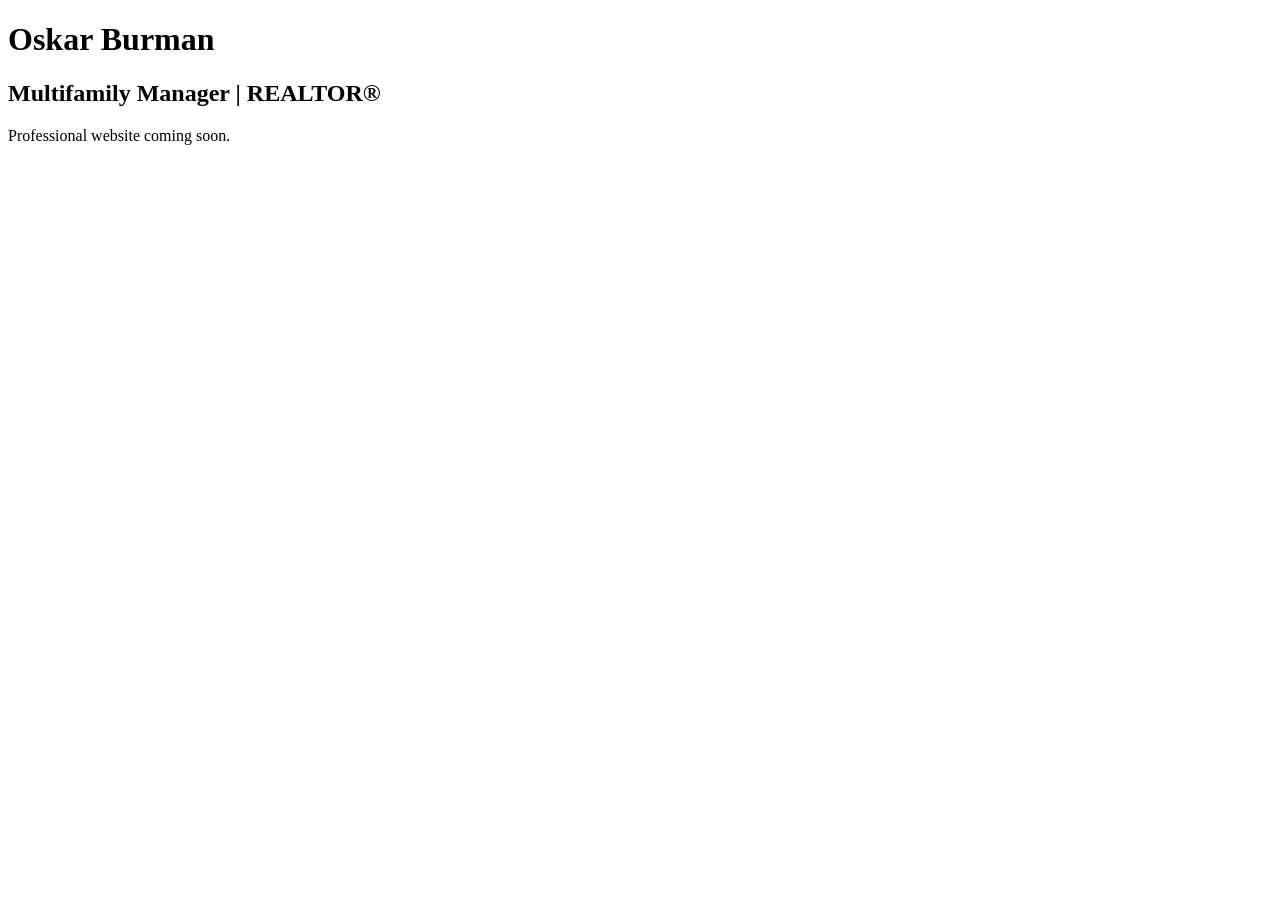
==== index.html @ 2a9298e6 "Create homepage" ====
<!DOCTYPE html>
<html lang="en">
<head>
  <meta charset="UTF-8">
  <meta name="viewport" content="width=device-width, initial-scale=1.0">
  <title>Oskar Burman | Multifamily Manager & REALTOR®</title>
</head>

<body>
  <h1>Oskar Burman</h1>
  <h2>Multifamily Manager | REALTOR®</h2>

  <p>
    Professional website coming soon.
  </p>
</body>
</html>
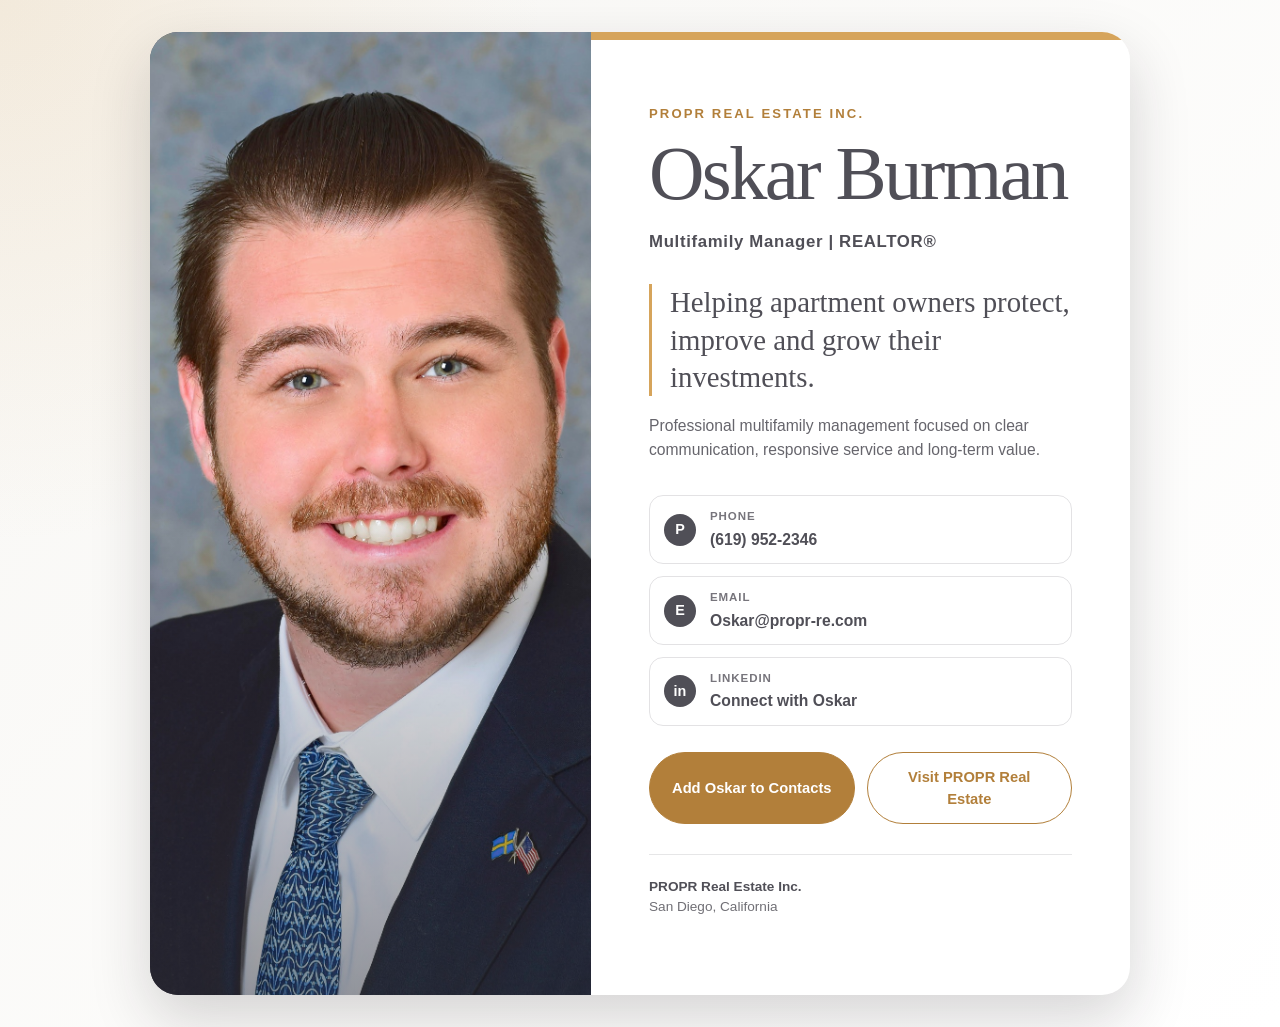
==== commit b9cbcd52: "Create contact landing page" ====
--- a/index.html
+++ b/index.html
@@ -1,17 +1,378 @@
 <!DOCTYPE html>
 <html lang="en">
 <head>
-  <meta charset="UTF-8">
-  <meta name="viewport" content="width=device-width, initial-scale=1.0">
+  <meta charset="UTF-8" />
+  <meta name="viewport" content="width=device-width, initial-scale=1.0" />
+  <meta name="description" content="Contact Oskar Burman, Multifamily Manager and REALTOR® with PROPR Real Estate Inc." />
+  <meta name="theme-color" content="#504f57" />
   <title>Oskar Burman | Multifamily Manager & REALTOR®</title>
+
+  <style>
+    :root {
+      --cool-grey: #504f57;
+      --bronze: #b27f3a;
+      --gold: #d6a45b;
+      --white: #ffffff;
+      --soft-white: #f8f7f4;
+      --text: #2f2e33;
+      --shadow: 0 24px 60px rgba(31, 30, 35, 0.18);
+    }
+
+    * {
+      box-sizing: border-box;
+    }
+
+    html {
+      scroll-behavior: smooth;
+    }
+
+    body {
+      margin: 0;
+      min-height: 100vh;
+      color: var(--text);
+      background:
+        radial-gradient(circle at top left, rgba(214, 164, 91, 0.16), transparent 34rem),
+        linear-gradient(135deg, var(--soft-white), var(--white));
+      font-family: Arial, Helvetica, sans-serif;
+      line-height: 1.5;
+    }
+
+    a {
+      color: inherit;
+    }
+
+    .page-shell {
+      min-height: 100vh;
+      display: grid;
+      place-items: center;
+      padding: 32px 18px;
+    }
+
+    .contact-card {
+      width: min(100%, 980px);
+      display: grid;
+      grid-template-columns: minmax(280px, 0.9fr) minmax(320px, 1.1fr);
+      overflow: hidden;
+      border-radius: 28px;
+      background: var(--white);
+      box-shadow: var(--shadow);
+      animation: rise 700ms ease-out both;
+    }
+
+    .photo-panel {
+      position: relative;
+      min-height: 620px;
+      background: var(--cool-grey);
+    }
+
+    .photo-panel::after {
+      content: "";
+      position: absolute;
+      inset: 0;
+      background: linear-gradient(to top, rgba(42, 41, 47, 0.48), transparent 52%);
+      pointer-events: none;
+    }
+
+    .headshot {
+      width: 100%;
+      height: 100%;
+      display: block;
+      object-fit: cover;
+      object-position: center 20%;
+    }
+
+    .details-panel {
+      display: flex;
+      flex-direction: column;
+      justify-content: center;
+      padding: 64px 58px;
+      border-top: 8px solid var(--gold);
+    }
+
+    .eyebrow {
+      margin: 0 0 12px;
+      color: var(--bronze);
+      font-size: 0.82rem;
+      font-weight: 700;
+      letter-spacing: 0.16em;
+      text-transform: uppercase;
+    }
+
+    h1 {
+      margin: 0;
+      color: var(--cool-grey);
+      font-family: Georgia, "Times New Roman", serif;
+      font-size: clamp(2.75rem, 7vw, 4.8rem);
+      font-weight: 500;
+      line-height: 0.98;
+      letter-spacing: -0.035em;
+    }
+
+    .title {
+      margin: 18px 0 0;
+      color: var(--cool-grey);
+      font-size: 1.05rem;
+      font-weight: 700;
+      letter-spacing: 0.04em;
+    }
+
+    .tagline {
+      margin: 30px 0 0;
+      padding-left: 18px;
+      border-left: 3px solid var(--gold);
+      color: var(--cool-grey);
+      font-family: Georgia, "Times New Roman", serif;
+      font-size: clamp(1.35rem, 2.5vw, 1.8rem);
+      line-height: 1.3;
+    }
+
+    .subtext {
+      margin: 18px 0 0;
+      max-width: 34rem;
+      color: #66656c;
+      font-size: 0.98rem;
+    }
+
+    .contact-list {
+      display: grid;
+      gap: 12px;
+      margin: 34px 0 0;
+    }
+
+    .contact-link {
+      display: flex;
+      align-items: center;
+      gap: 14px;
+      min-height: 52px;
+      padding: 12px 14px;
+      border: 1px solid rgba(80, 79, 87, 0.16);
+      border-radius: 14px;
+      color: var(--cool-grey);
+      text-decoration: none;
+      transition: transform 160ms ease, border-color 160ms ease, background 160ms ease;
+    }
+
+    .contact-link:hover,
+    .contact-link:focus-visible {
+      transform: translateY(-2px);
+      border-color: var(--gold);
+      background: rgba(214, 164, 91, 0.08);
+      outline: none;
+    }
+
+    .icon {
+      display: grid;
+      width: 32px;
+      height: 32px;
+      place-items: center;
+      flex: 0 0 32px;
+      border-radius: 50%;
+      background: var(--cool-grey);
+      color: var(--white);
+      font-size: 0.9rem;
+      font-weight: 700;
+    }
+
+    .link-label {
+      display: block;
+      color: #77757c;
+      font-size: 0.72rem;
+      font-weight: 700;
+      letter-spacing: 0.08em;
+      text-transform: uppercase;
+    }
+
+    .link-value {
+      display: block;
+      margin-top: 2px;
+      font-size: 0.98rem;
+      font-weight: 700;
+      overflow-wrap: anywhere;
+    }
+
+    .actions {
+      display: grid;
+      grid-template-columns: 1fr 1fr;
+      gap: 12px;
+      margin-top: 26px;
+    }
+
+    .button {
+      display: inline-flex;
+      align-items: center;
+      justify-content: center;
+      min-height: 52px;
+      padding: 13px 18px;
+      border: 1px solid var(--bronze);
+      border-radius: 999px;
+      font-size: 0.92rem;
+      font-weight: 700;
+      text-align: center;
+      text-decoration: none;
+      transition: transform 160ms ease, background 160ms ease, color 160ms ease;
+    }
+
+    .button:hover,
+    .button:focus-visible {
+      transform: translateY(-2px);
+      outline: none;
+    }
+
+    .button-primary {
+      background: var(--bronze);
+      color: var(--white);
+    }
+
+    .button-primary:hover,
+    .button-primary:focus-visible {
+      background: var(--gold);
+    }
+
+    .button-secondary {
+      color: var(--bronze);
+      background: transparent;
+    }
+
+    .button-secondary:hover,
+    .button-secondary:focus-visible {
+      background: rgba(178, 127, 58, 0.08);
+    }
+
+    .brokerage {
+      margin-top: 30px;
+      padding-top: 22px;
+      border-top: 1px solid rgba(80, 79, 87, 0.14);
+      color: #706f75;
+      font-size: 0.85rem;
+    }
+
+    .brokerage strong {
+      color: var(--cool-grey);
+    }
+
+    @keyframes rise {
+      from {
+        opacity: 0;
+        transform: translateY(18px);
+      }
+      to {
+        opacity: 1;
+        transform: translateY(0);
+      }
+    }
+
+    @media (max-width: 780px) {
+      .page-shell {
+        padding: 0;
+      }
+
+      .contact-card {
+        min-height: 100vh;
+        grid-template-columns: 1fr;
+        border-radius: 0;
+      }
+
+      .photo-panel {
+        min-height: 48vh;
+        max-height: 560px;
+      }
+
+      .details-panel {
+        padding: 42px 24px 46px;
+        border-top-width: 6px;
+      }
+
+      .actions {
+        grid-template-columns: 1fr;
+      }
+    }
+
+    @media (prefers-reduced-motion: reduce) {
+      * {
+        scroll-behavior: auto !important;
+        animation: none !important;
+        transition: none !important;
+      }
+    }
+  </style>
 </head>
 
 <body>
-  <h1>Oskar Burman</h1>
-  <h2>Multifamily Manager | REALTOR®</h2>
-
-  <p>
-    Professional website coming soon.
-  </p>
+  <main class="page-shell">
+    <section class="contact-card" aria-label="Oskar Burman contact information">
+      <div class="photo-panel">
+        <img
+          class="headshot"
+          src="oskar-burman-headshot.jpg"
+          alt="Professional headshot of Oskar Burman"
+        />
+      </div>
+
+      <div class="details-panel">
+        <p class="eyebrow">PROPR Real Estate Inc.</p>
+        <h1>Oskar Burman</h1>
+        <p class="title">Multifamily Manager | REALTOR®</p>
+
+        <p class="tagline">
+          Helping apartment owners protect, improve and grow their investments.
+        </p>
+
+        <p class="subtext">
+          Professional multifamily management focused on clear communication,
+          responsive service and long-term value.
+        </p>
+
+        <div class="contact-list">
+          <a class="contact-link" href="tel:+16199522346">
+            <span class="icon" aria-hidden="true">P</span>
+            <span>
+              <span class="link-label">Phone</span>
+              <span class="link-value">(619) 952-2346</span>
+            </span>
+          </a>
+
+          <a class="contact-link" href="mailto:Oskar@propr-re.com">
+            <span class="icon" aria-hidden="true">E</span>
+            <span>
+              <span class="link-label">Email</span>
+              <span class="link-value">Oskar@propr-re.com</span>
+            </span>
+          </a>
+
+          <a
+            class="contact-link"
+            href="https://www.linkedin.com/in/oskar-burman-624335138/"
+            target="_blank"
+            rel="noopener noreferrer"
+          >
+            <span class="icon" aria-hidden="true">in</span>
+            <span>
+              <span class="link-label">LinkedIn</span>
+              <span class="link-value">Connect with Oskar</span>
+            </span>
+          </a>
+        </div>
+
+        <div class="actions">
+          <a class="button button-primary" href="oskar-burman.vcf" download>
+            Add Oskar to Contacts
+          </a>
+          <a
+            class="button button-secondary"
+            href="https://propr-re.com/"
+            target="_blank"
+            rel="noopener noreferrer"
+          >
+            Visit PROPR Real Estate
+          </a>
+        </div>
+
+        <p class="brokerage">
+          <strong>PROPR Real Estate Inc.</strong><br />
+          San Diego, California
+        </p>
+      </div>
+    </section>
+  </main>
 </body>
 </html>
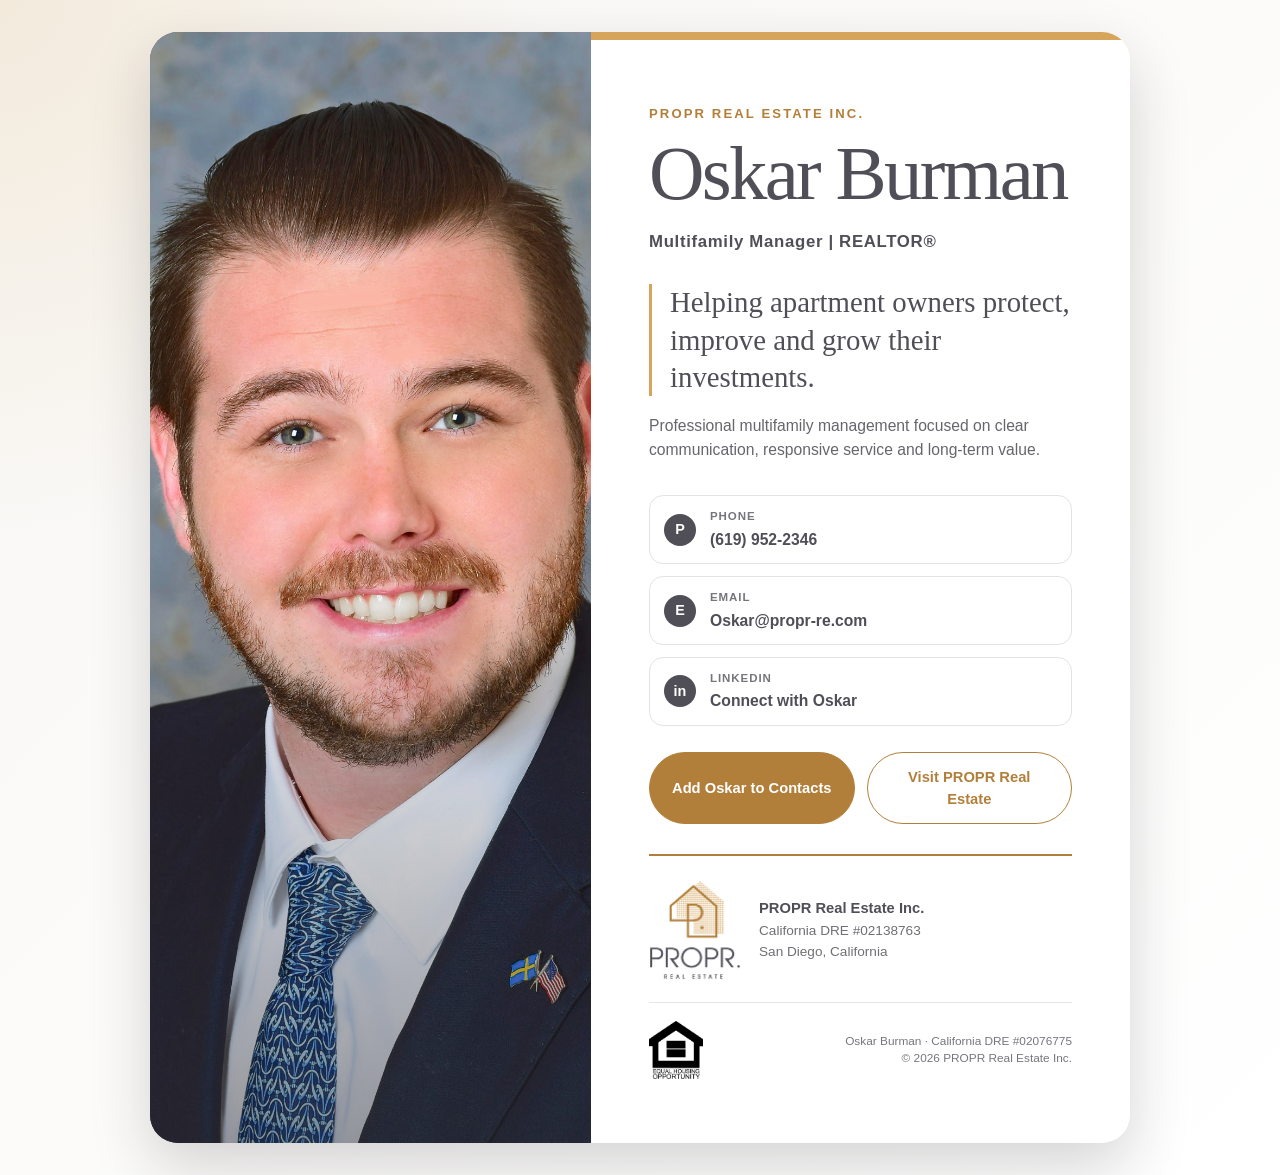
==== commit 7ae41ee0: "Update index.html" ====
--- a/index.html
+++ b/index.html
@@ -238,16 +238,57 @@
       background: rgba(178, 127, 58, 0.08);
     }
 
-    .brokerage {
+    .brokerage-card {
+      display: grid;
+      grid-template-columns: 92px 1fr;
+      gap: 18px;
+      align-items: center;
       margin-top: 30px;
-      padding-top: 22px;
-      border-top: 1px solid rgba(80, 79, 87, 0.14);
+      padding-top: 24px;
+      border-top: 2px solid var(--bronze);
+    }
+
+    .brokerage-logo {
+      width: 92px;
+      height: auto;
+      display: block;
+    }
+
+    .brokerage-copy {
+      margin: 0;
       color: #706f75;
       font-size: 0.85rem;
-    }
-
-    .brokerage strong {
+      line-height: 1.55;
+    }
+
+    .brokerage-copy strong {
       color: var(--cool-grey);
+      font-size: 0.92rem;
+    }
+
+    .compliance-footer {
+      display: flex;
+      align-items: center;
+      justify-content: space-between;
+      gap: 18px;
+      margin-top: 22px;
+      padding-top: 18px;
+      border-top: 1px solid rgba(80, 79, 87, 0.14);
+      color: #77757c;
+      font-size: 0.74rem;
+      line-height: 1.45;
+    }
+
+    .equal-housing-logo {
+      width: 54px;
+      height: auto;
+      flex: 0 0 auto;
+      display: block;
+    }
+
+    .compliance-copy {
+      margin: 0;
+      text-align: right;
     }
 
     @keyframes rise {
@@ -284,6 +325,18 @@
 
       .actions {
         grid-template-columns: 1fr;
+      }
+
+      .brokerage-card {
+        grid-template-columns: 78px 1fr;
+      }
+
+      .brokerage-logo {
+        width: 78px;
+      }
+
+      .compliance-footer {
+        align-items: flex-end;
       }
     }
 
@@ -367,10 +420,38 @@
           </a>
         </div>
 
-        <p class="brokerage">
-          <strong>PROPR Real Estate Inc.</strong><br />
-          San Diego, California
-        </p>
+        <div class="brokerage-card" aria-label="Brokerage information">
+          <a
+            href="https://propr-re.com/"
+            target="_blank"
+            rel="noopener noreferrer"
+            aria-label="Visit PROPR Real Estate Inc."
+          >
+            <img
+              class="brokerage-logo"
+              src="propr-logo.png"
+              alt="PROPR Real Estate Inc. logo"
+            />
+          </a>
+
+          <p class="brokerage-copy">
+            <strong>PROPR Real Estate Inc.</strong><br />
+            California DRE #02138763<br />
+            San Diego, California
+          </p>
+        </div>
+
+        <footer class="compliance-footer">
+          <img
+            class="equal-housing-logo"
+            src="equal-housing-logo.png"
+            alt="Equal Housing Opportunity"
+          />
+          <p class="compliance-copy">
+            Oskar Burman · California DRE #02076775<br />
+            © 2026 PROPR Real Estate Inc.
+          </p>
+        </footer>
       </div>
     </section>
   </main>
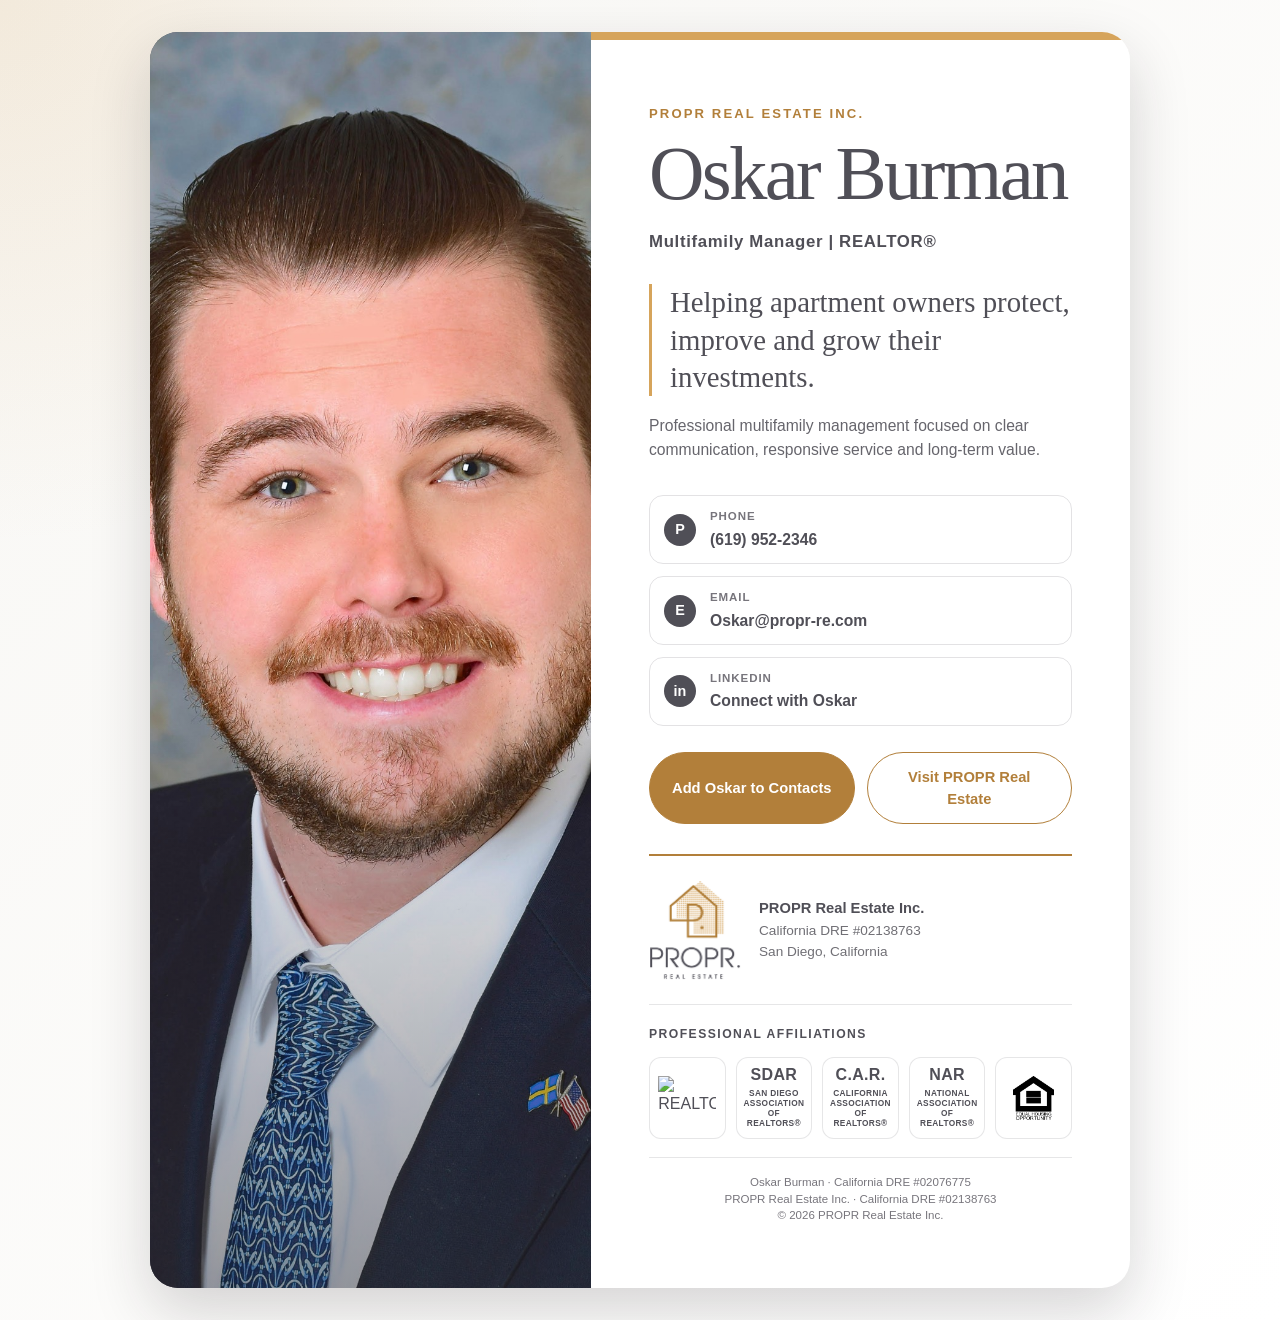
==== commit ab22b7c1: "Implement affiliations section with styling Added styles and markup for affiliations section includi" ====
--- a/index.html
+++ b/index.html
@@ -266,29 +266,92 @@
       font-size: 0.92rem;
     }
 
+    .affiliations {
+      margin-top: 24px;
+      padding-top: 20px;
+      border-top: 1px solid rgba(80, 79, 87, 0.14);
+    }
+
+    .affiliations-title {
+      margin: 0 0 14px;
+      color: var(--cool-grey);
+      font-size: 0.76rem;
+      font-weight: 700;
+      letter-spacing: 0.12em;
+      text-transform: uppercase;
+    }
+
+    .affiliations-grid {
+      display: grid;
+      grid-template-columns: repeat(5, minmax(0, 1fr));
+      gap: 10px;
+      align-items: stretch;
+    }
+
+    .affiliation-item {
+      min-height: 76px;
+      display: flex;
+      flex-direction: column;
+      align-items: center;
+      justify-content: center;
+      gap: 6px;
+      padding: 9px 6px;
+      border: 1px solid rgba(80, 79, 87, 0.14);
+      border-radius: 12px;
+      background: #fff;
+      color: var(--cool-grey);
+      text-align: center;
+      transition: transform 160ms ease, border-color 160ms ease, color 160ms ease;
+    }
+
+    .affiliation-item:hover {
+      transform: translateY(-2px);
+      border-color: var(--gold);
+      color: var(--bronze);
+    }
+
+    .affiliation-logo {
+      display: block;
+      max-width: 58px;
+      max-height: 44px;
+      width: auto;
+      height: auto;
+      object-fit: contain;
+    }
+
+    .affiliation-mark {
+      font-family: Arial, Helvetica, sans-serif;
+      font-size: 1rem;
+      font-weight: 800;
+      letter-spacing: 0.02em;
+      line-height: 1;
+    }
+
+    .affiliation-name {
+      font-size: 0.52rem;
+      font-weight: 700;
+      letter-spacing: 0.04em;
+      line-height: 1.2;
+      text-transform: uppercase;
+    }
+
+    .equal-housing-logo {
+      max-width: 54px;
+      max-height: 44px;
+    }
+
     .compliance-footer {
-      display: flex;
-      align-items: center;
-      justify-content: space-between;
-      gap: 18px;
-      margin-top: 22px;
-      padding-top: 18px;
+      margin-top: 18px;
+      padding-top: 16px;
       border-top: 1px solid rgba(80, 79, 87, 0.14);
       color: #77757c;
-      font-size: 0.74rem;
+      font-size: 0.72rem;
       line-height: 1.45;
-    }
-
-    .equal-housing-logo {
-      width: 54px;
-      height: auto;
-      flex: 0 0 auto;
-      display: block;
+      text-align: center;
     }
 
     .compliance-copy {
       margin: 0;
-      text-align: right;
     }
 
     @keyframes rise {
@@ -335,8 +398,8 @@
         width: 78px;
       }
 
-      .compliance-footer {
-        align-items: flex-end;
+      .affiliations-grid {
+        grid-template-columns: repeat(3, minmax(0, 1fr));
       }
     }
 
@@ -441,14 +504,49 @@
           </p>
         </div>
 
+        <section class="affiliations" aria-labelledby="affiliations-heading">
+          <h2 class="affiliations-title" id="affiliations-heading">
+            Professional Affiliations
+          </h2>
+
+          <div class="affiliations-grid">
+            <div class="affiliation-item" aria-label="REALTOR member">
+              <img
+                class="affiliation-logo"
+                src="realtor-logo.png"
+                alt="REALTOR logo"
+              />
+            </div>
+
+            <div class="affiliation-item" aria-label="San Diego Association of REALTORS">
+              <span class="affiliation-mark">SDAR</span>
+              <span class="affiliation-name">San Diego Association<br />of REALTORS®</span>
+            </div>
+
+            <div class="affiliation-item" aria-label="California Association of REALTORS">
+              <span class="affiliation-mark">C.A.R.</span>
+              <span class="affiliation-name">California Association<br />of REALTORS®</span>
+            </div>
+
+            <div class="affiliation-item" aria-label="National Association of REALTORS">
+              <span class="affiliation-mark">NAR</span>
+              <span class="affiliation-name">National Association<br />of REALTORS®</span>
+            </div>
+
+            <div class="affiliation-item" aria-label="Equal Housing Opportunity">
+              <img
+                class="affiliation-logo equal-housing-logo"
+                src="equal-housing-logo.png"
+                alt="Equal Housing Opportunity logo"
+              />
+            </div>
+          </div>
+        </section>
+
         <footer class="compliance-footer">
-          <img
-            class="equal-housing-logo"
-            src="equal-housing-logo.png"
-            alt="Equal Housing Opportunity"
-          />
           <p class="compliance-copy">
             Oskar Burman · California DRE #02076775<br />
+            PROPR Real Estate Inc. · California DRE #02138763<br />
             © 2026 PROPR Real Estate Inc.
           </p>
         </footer>
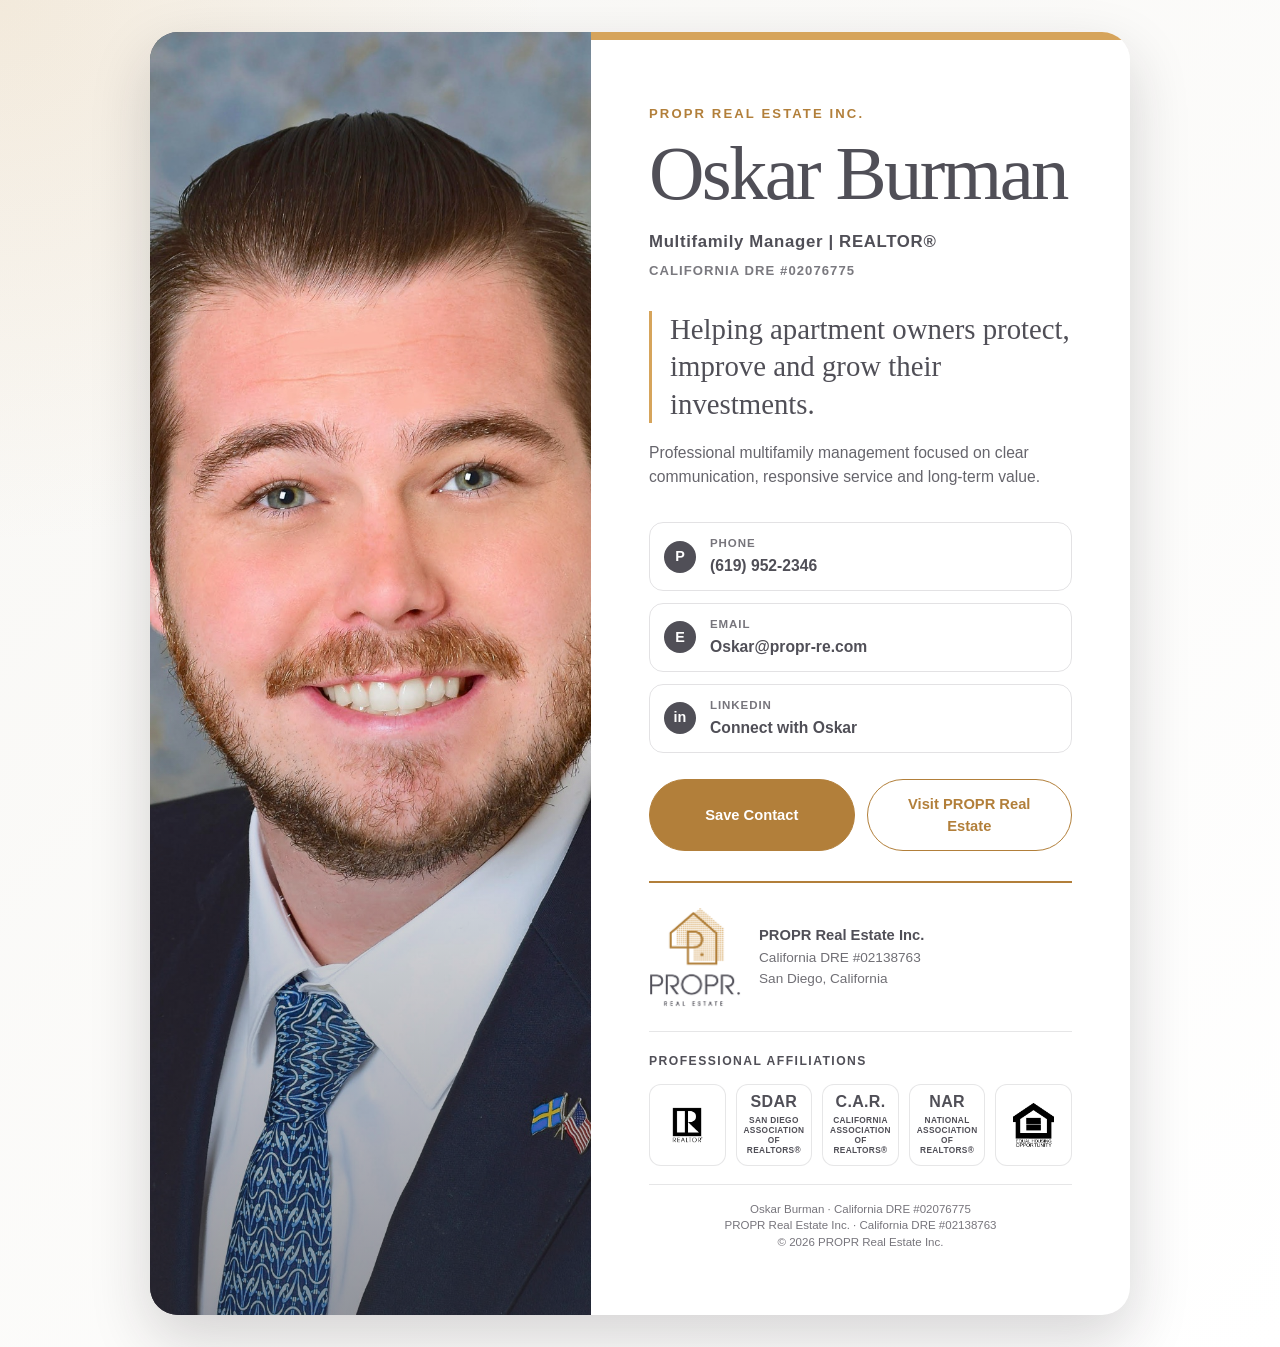
==== commit 4ed0a6af: "Update index.html" ====
--- a/index.html
+++ b/index.html
@@ -114,6 +114,15 @@
       font-size: 1.05rem;
       font-weight: 700;
       letter-spacing: 0.04em;
+    }
+
+    .license-number {
+      margin: 7px 0 0;
+      color: rgba(80, 79, 87, 0.76);
+      font-size: 0.82rem;
+      font-weight: 700;
+      letter-spacing: 0.08em;
+      text-transform: uppercase;
     }
 
     .tagline {
@@ -354,6 +363,10 @@
       margin: 0;
     }
 
+    .mobile-action-bar {
+      display: none;
+    }
+
     @keyframes rise {
       from {
         opacity: 0;
@@ -382,7 +395,7 @@
       }
 
       .details-panel {
-        padding: 42px 24px 46px;
+        padding: 42px 24px 116px;
         border-top-width: 6px;
       }
 
@@ -400,6 +413,48 @@
 
       .affiliations-grid {
         grid-template-columns: repeat(3, minmax(0, 1fr));
+      }
+
+      .mobile-action-bar {
+        position: fixed;
+        z-index: 1000;
+        left: 12px;
+        right: 12px;
+        bottom: max(12px, env(safe-area-inset-bottom));
+        display: grid;
+        grid-template-columns: 1fr 1fr;
+        gap: 10px;
+        padding: 10px;
+        border: 1px solid rgba(80, 79, 87, 0.14);
+        border-radius: 18px;
+        background: rgba(255, 255, 255, 0.94);
+        box-shadow: 0 12px 34px rgba(31, 30, 35, 0.22);
+        backdrop-filter: blur(14px);
+        -webkit-backdrop-filter: blur(14px);
+      }
+
+      .mobile-action {
+        min-height: 48px;
+        display: inline-flex;
+        align-items: center;
+        justify-content: center;
+        gap: 8px;
+        padding: 11px 14px;
+        border: 1px solid var(--bronze);
+        border-radius: 999px;
+        font-size: 0.9rem;
+        font-weight: 700;
+        text-decoration: none;
+      }
+
+      .mobile-action-call {
+        color: var(--bronze);
+        background: var(--white);
+      }
+
+      .mobile-action-save {
+        color: var(--white);
+        background: var(--bronze);
       }
     }
 
@@ -428,6 +483,7 @@
         <p class="eyebrow">PROPR Real Estate Inc.</p>
         <h1>Oskar Burman</h1>
         <p class="title">Multifamily Manager | REALTOR®</p>
+        <p class="license-number">California DRE #02076775</p>
 
         <p class="tagline">
           Helping apartment owners protect, improve and grow their investments.
@@ -471,7 +527,7 @@
 
         <div class="actions">
           <a class="button button-primary" href="oskar-burman.vcf" download>
-            Add Oskar to Contacts
+            Save Contact
           </a>
           <a
             class="button button-secondary"
@@ -553,5 +609,16 @@
       </div>
     </section>
   </main>
+
+  <nav class="mobile-action-bar" aria-label="Quick contact actions">
+    <a class="mobile-action mobile-action-call" href="tel:+16199522346">
+      <span aria-hidden="true">☎</span>
+      Call Oskar
+    </a>
+    <a class="mobile-action mobile-action-save" href="oskar-burman.vcf" download>
+      <span aria-hidden="true">＋</span>
+      Save Contact
+    </a>
+  </nav>
 </body>
 </html>
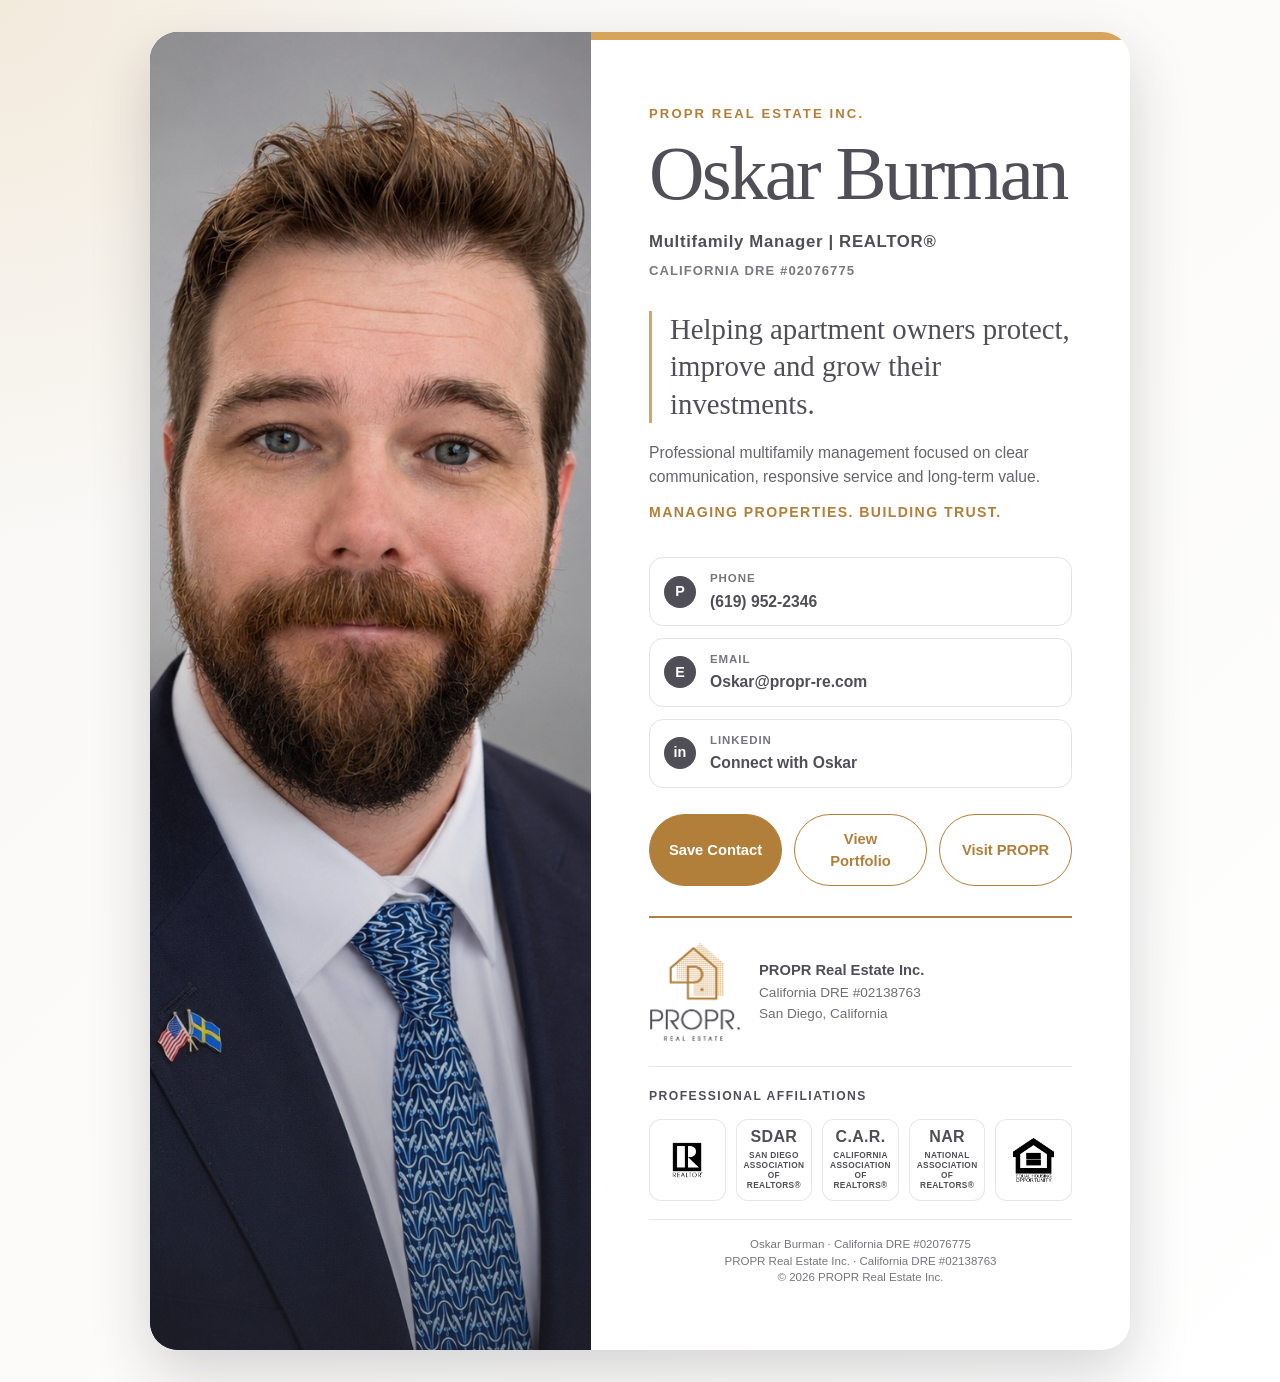
==== commit 8bb6afd5: "Enhance index.html with trust line and button updates Added a trust line paragraph and updated butto" ====
--- a/index.html
+++ b/index.html
@@ -140,6 +140,15 @@
       max-width: 34rem;
       color: #66656c;
       font-size: 0.98rem;
+    }
+
+    .trust-line {
+      margin: 14px 0 0;
+      color: var(--bronze);
+      font-size: 0.88rem;
+      font-weight: 800;
+      letter-spacing: 0.1em;
+      text-transform: uppercase;
     }
 
     .contact-list {
@@ -201,7 +210,7 @@
 
     .actions {
       display: grid;
-      grid-template-columns: 1fr 1fr;
+      grid-template-columns: repeat(3, 1fr);
       gap: 12px;
       margin-top: 26px;
     }
@@ -494,6 +503,8 @@
           responsive service and long-term value.
         </p>
 
+        <p class="trust-line">Managing Properties. Building Trust.</p>
+
         <div class="contact-list">
           <a class="contact-link" href="tel:+16199522346">
             <span class="icon" aria-hidden="true">P</span>
@@ -529,13 +540,16 @@
           <a class="button button-primary" href="oskar-burman.vcf" download>
             Save Contact
           </a>
+          <a class="button button-secondary" href="portfolio.html">
+            View Portfolio
+          </a>
           <a
             class="button button-secondary"
             href="https://propr-re.com/"
             target="_blank"
             rel="noopener noreferrer"
           >
-            Visit PROPR Real Estate
+            Visit PROPR
           </a>
         </div>
 
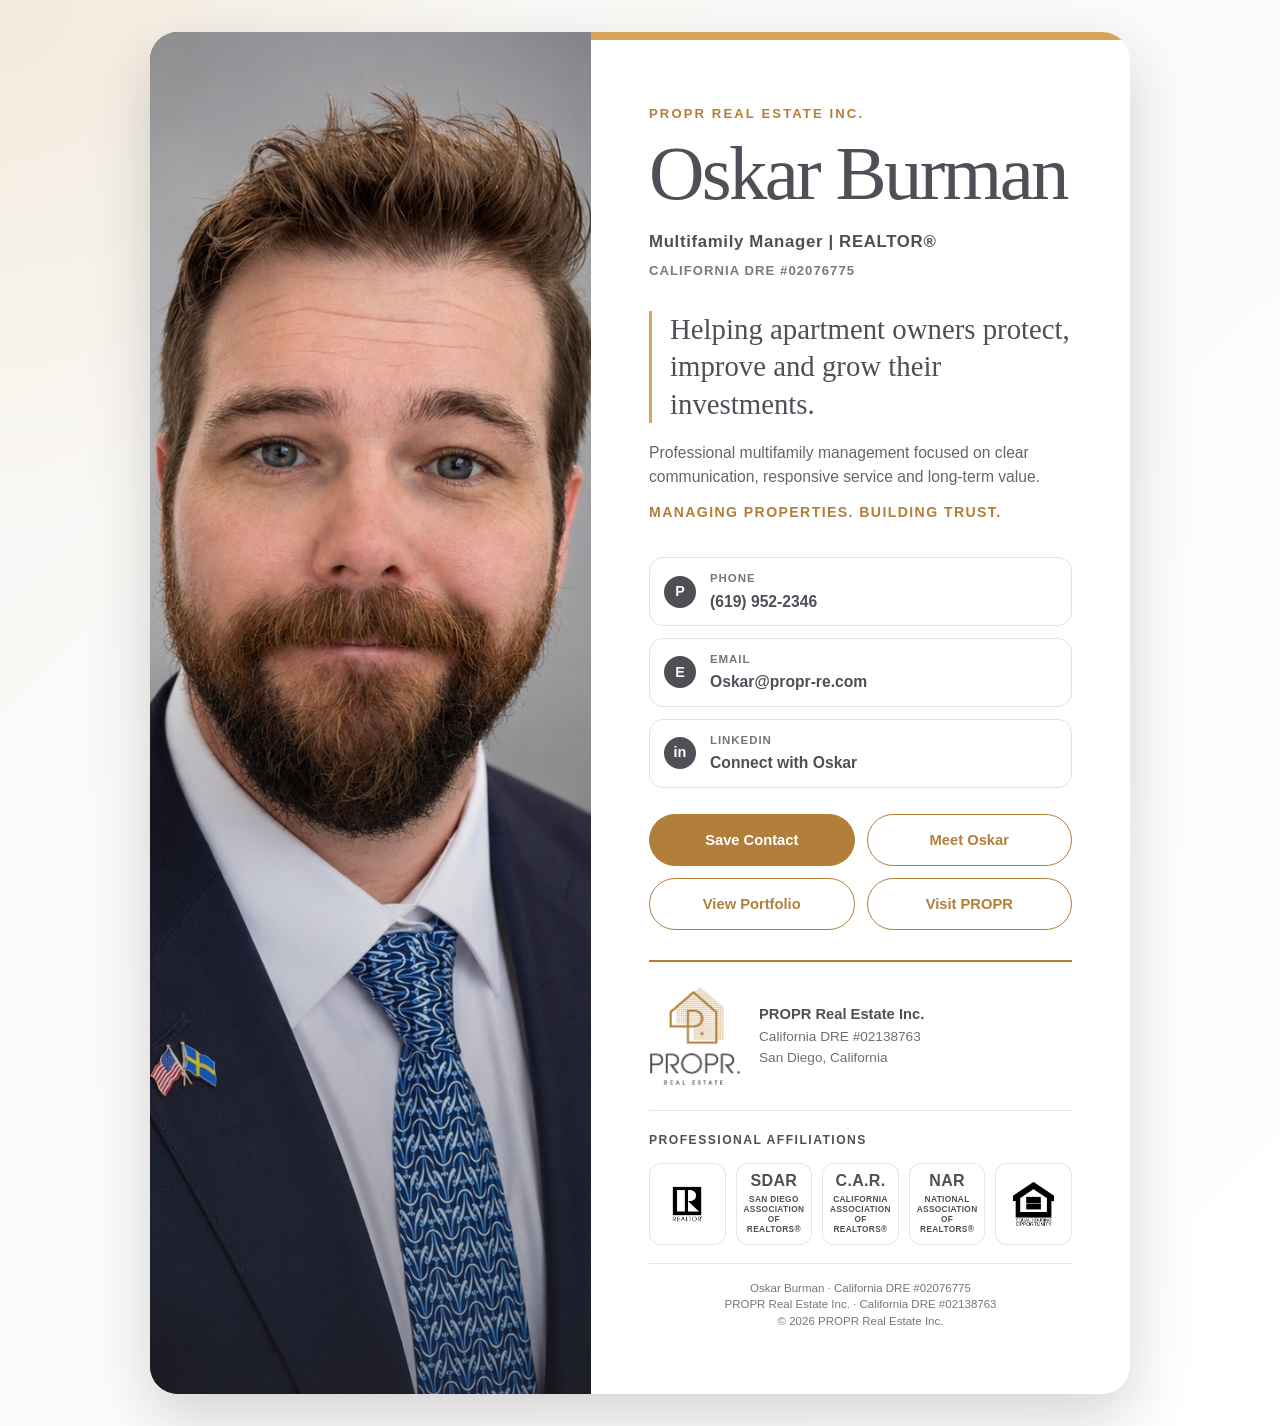
==== commit 0b0df221: "Change grid layout to two columns in actions section" ====
--- a/index.html
+++ b/index.html
@@ -210,7 +210,7 @@
 
     .actions {
       display: grid;
-      grid-template-columns: repeat(3, 1fr);
+      grid-template-columns: repeat(2, 1fr);
       gap: 12px;
       margin-top: 26px;
     }
@@ -540,6 +540,9 @@
           <a class="button button-primary" href="oskar-burman.vcf" download>
             Save Contact
           </a>
+          <a class="button button-secondary" href="meet-oskar.html">
+            Meet Oskar
+          </a>
           <a class="button button-secondary" href="portfolio.html">
             View Portfolio
           </a>
